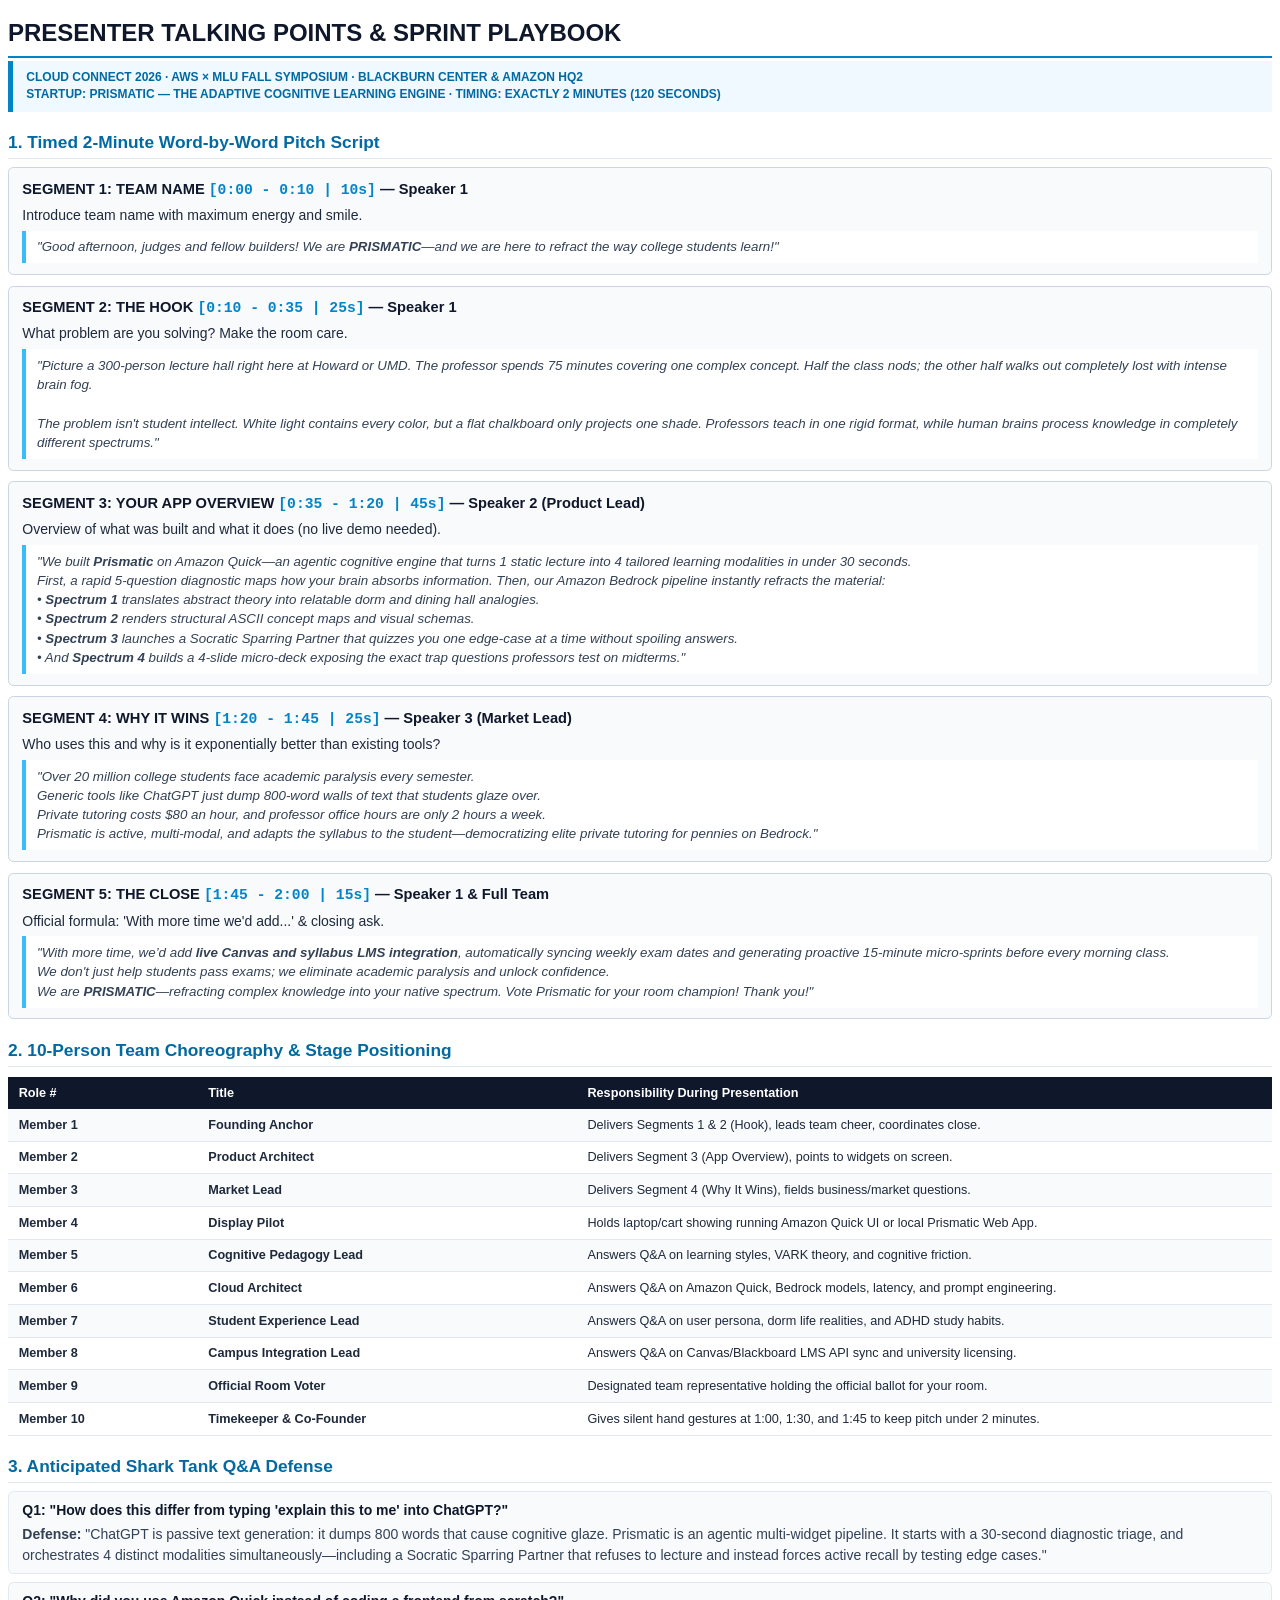
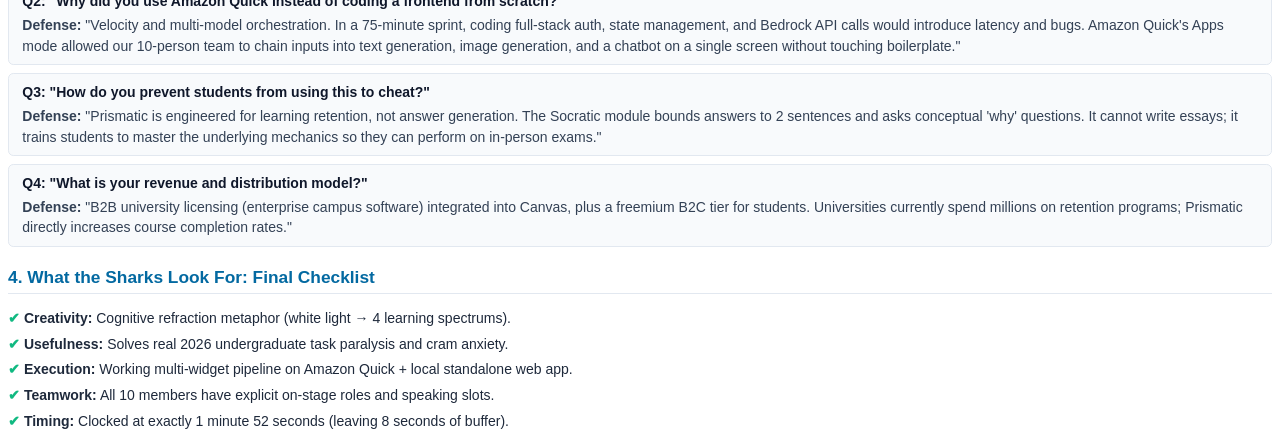
==== PRESENTER_TALKING_POINTS.html @ 4af4b33a "feat: harden deck builder (portable paths, scannable QR, robust PDF export) and ship web-app + prese" ====
<!DOCTYPE html>
<html>
<head>
<meta charset="UTF-8">
<style>
  @page {
    size: letter portrait;
    margin: 0.75in;
  }
  body {
    font-family: 'Segoe UI', Arial, sans-serif;
    color: #1e293b;
    line-height: 1.45;
    font-size: 10.5pt;
  }
  h1 {
    color: #0f172a;
    font-size: 18pt;
    margin-bottom: 2pt;
    border-bottom: 2pt solid #0284c7;
    padding-bottom: 4pt;
  }
  .event-banner {
    background-color: #f0f9ff;
    border-left: 4pt solid #0284c7;
    padding: 6pt 10pt;
    margin-bottom: 12pt;
    font-size: 9pt;
    color: #0369a1;
    font-weight: bold;
  }
  h2 {
    color: #0369a1;
    font-size: 13pt;
    margin-top: 14pt;
    margin-bottom: 6pt;
    border-bottom: 1pt solid #e2e8f0;
    padding-bottom: 2pt;
  }
  .segment-box {
    background-color: #f8fafc;
    border: 1pt solid #cbd5e1;
    border-radius: 4pt;
    padding: 8pt 10pt;
    margin-bottom: 8pt;
  }
  .segment-title {
    font-weight: bold;
    color: #0f172a;
    font-size: 11pt;
    margin-bottom: 3pt;
  }
  .segment-time {
    color: #0284c7;
    font-family: 'Consolas', monospace;
    font-weight: bold;
  }
  .script-text {
    font-style: italic;
    color: #334155;
    background-color: #ffffff;
    border-left: 3pt solid #38bdf8;
    padding: 5pt 8pt;
    margin-top: 4pt;
    font-size: 10pt;
  }
  table {
    width: 100%;
    border-collapse: collapse;
    margin-top: 8pt;
    margin-bottom: 10pt;
    font-size: 9.5pt;
  }
  th {
    background-color: #0f172a;
    color: #ffffff;
    text-align: left;
    padding: 5pt 8pt;
    font-weight: bold;
  }
  td {
    border-bottom: 1pt solid #e2e8f0;
    padding: 5pt 8pt;
    vertical-align: top;
  }
  tr:nth-child(even) {
    background-color: #f8fafc;
  }
  .qa-card {
    background-color: #f8fafc;
    border: 1pt solid #e2e8f0;
    padding: 6pt 10pt;
    margin-bottom: 6pt;
    border-radius: 4pt;
  }
  .qa-q {
    font-weight: bold;
    color: #0f172a;
  }
  .qa-a {
    color: #334155;
    margin-top: 3pt;
  }
  .checklist {
    list-style: none;
    padding-left: 0;
  }
  .checklist li {
    margin-bottom: 4pt;
  }
  .check-mark {
    color: #10b981;
    font-weight: bold;
  }
</style>
</head>
<body>

<h1>PRESENTER TALKING POINTS & SPRINT PLAYBOOK</h1>
<div class="event-banner">
  CLOUD CONNECT 2026 · AWS × MLU FALL SYMPOSIUM · BLACKBURN CENTER & AMAZON HQ2<br>
  STARTUP: PRISMATIC — THE ADAPTIVE COGNITIVE LEARNING ENGINE · TIMING: EXACTLY 2 MINUTES (120 SECONDS)
</div>

<h2>1. Timed 2-Minute Word-by-Word Pitch Script</h2>

<div class="segment-box">
  <div class="segment-title">SEGMENT 1: TEAM NAME <span class="segment-time">[0:00 - 0:10 | 10s]</span> — Speaker 1</div>
  <div>Introduce team name with maximum energy and smile.</div>
  <div class="script-text">
    "Good afternoon, judges and fellow builders! We are <b>PRISMATIC</b>—and we are here to refract the way college students learn!"
  </div>
</div>

<div class="segment-box">
  <div class="segment-title">SEGMENT 2: THE HOOK <span class="segment-time">[0:10 - 0:35 | 25s]</span> — Speaker 1</div>
  <div>What problem are you solving? Make the room care.</div>
  <div class="script-text">
    "Picture a 300-person lecture hall right here at Howard or UMD. The professor spends 75 minutes covering one complex concept. Half the class nods; the other half walks out completely lost with intense brain fog.<br><br>
    The problem isn't student intellect. White light contains every color, but a flat chalkboard only projects one shade. Professors teach in one rigid format, while human brains process knowledge in completely different spectrums."
  </div>
</div>

<div class="segment-box">
  <div class="segment-title">SEGMENT 3: YOUR APP OVERVIEW <span class="segment-time">[0:35 - 1:20 | 45s]</span> — Speaker 2 (Product Lead)</div>
  <div>Overview of what was built and what it does (no live demo needed).</div>
  <div class="script-text">
    "We built <b>Prismatic</b> on Amazon Quick—an agentic cognitive engine that turns 1 static lecture into 4 tailored learning modalities in under 30 seconds.<br>
    First, a rapid 5-question diagnostic maps how your brain absorbs information. Then, our Amazon Bedrock pipeline instantly refracts the material:<br>
    • <b>Spectrum 1</b> translates abstract theory into relatable dorm and dining hall analogies.<br>
    • <b>Spectrum 2</b> renders structural ASCII concept maps and visual schemas.<br>
    • <b>Spectrum 3</b> launches a Socratic Sparring Partner that quizzes you one edge-case at a time without spoiling answers.<br>
    • And <b>Spectrum 4</b> builds a 4-slide micro-deck exposing the exact trap questions professors test on midterms."
  </div>
</div>

<div class="segment-box">
  <div class="segment-title">SEGMENT 4: WHY IT WINS <span class="segment-time">[1:20 - 1:45 | 25s]</span> — Speaker 3 (Market Lead)</div>
  <div>Who uses this and why is it exponentially better than existing tools?</div>
  <div class="script-text">
    "Over 20 million college students face academic paralysis every semester.<br>
    Generic tools like ChatGPT just dump 800-word walls of text that students glaze over.<br>
    Private tutoring costs $80 an hour, and professor office hours are only 2 hours a week.<br>
    Prismatic is active, multi-modal, and adapts the syllabus to the student—democratizing elite private tutoring for pennies on Bedrock."
  </div>
</div>

<div class="segment-box">
  <div class="segment-title">SEGMENT 5: THE CLOSE <span class="segment-time">[1:45 - 2:00 | 15s]</span> — Speaker 1 & Full Team</div>
  <div>Official formula: 'With more time we'd add...' & closing ask.</div>
  <div class="script-text">
    "With more time, we’d add <b>live Canvas and syllabus LMS integration</b>, automatically syncing weekly exam dates and generating proactive 15-minute micro-sprints before every morning class.<br>
    We don't just help students pass exams; we eliminate academic paralysis and unlock confidence.<br>
    We are <b>PRISMATIC</b>—refracting complex knowledge into your native spectrum. Vote Prismatic for your room champion! Thank you!"
  </div>
</div>

<h2>2. 10-Person Team Choreography & Stage Positioning</h2>
<table>
  <tr>
    <th style="width: 15%;">Role #</th>
    <th style="width: 30%;">Title</th>
    <th style="width: 55%;">Responsibility During Presentation</th>
  </tr>
  <tr>
    <td><b>Member 1</b></td>
    <td><b>Founding Anchor</b></td>
    <td>Delivers Segments 1 & 2 (Hook), leads team cheer, coordinates close.</td>
  </tr>
  <tr>
    <td><b>Member 2</b></td>
    <td><b>Product Architect</b></td>
    <td>Delivers Segment 3 (App Overview), points to widgets on screen.</td>
  </tr>
  <tr>
    <td><b>Member 3</b></td>
    <td><b>Market Lead</b></td>
    <td>Delivers Segment 4 (Why It Wins), fields business/market questions.</td>
  </tr>
  <tr>
    <td><b>Member 4</b></td>
    <td><b>Display Pilot</b></td>
    <td>Holds laptop/cart showing running Amazon Quick UI or local Prismatic Web App.</td>
  </tr>
  <tr>
    <td><b>Member 5</b></td>
    <td><b>Cognitive Pedagogy Lead</b></td>
    <td>Answers Q&A on learning styles, VARK theory, and cognitive friction.</td>
  </tr>
  <tr>
    <td><b>Member 6</b></td>
    <td><b>Cloud Architect</b></td>
    <td>Answers Q&A on Amazon Quick, Bedrock models, latency, and prompt engineering.</td>
  </tr>
  <tr>
    <td><b>Member 7</b></td>
    <td><b>Student Experience Lead</b></td>
    <td>Answers Q&A on user persona, dorm life realities, and ADHD study habits.</td>
  </tr>
  <tr>
    <td><b>Member 8</b></td>
    <td><b>Campus Integration Lead</b></td>
    <td>Answers Q&A on Canvas/Blackboard LMS API sync and university licensing.</td>
  </tr>
  <tr>
    <td><b>Member 9</b></td>
    <td><b>Official Room Voter</b></td>
    <td>Designated team representative holding the official ballot for your room.</td>
  </tr>
  <tr>
    <td><b>Member 10</b></td>
    <td><b>Timekeeper & Co-Founder</b></td>
    <td>Gives silent hand gestures at 1:00, 1:30, and 1:45 to keep pitch under 2 minutes.</td>
  </tr>
</table>

<h2>3. Anticipated Shark Tank Q&A Defense</h2>

<div class="qa-card">
  <div class="qa-q">Q1: "How does this differ from typing 'explain this to me' into ChatGPT?"</div>
  <div class="qa-a"><b>Defense:</b> "ChatGPT is passive text generation: it dumps 800 words that cause cognitive glaze. Prismatic is an agentic multi-widget pipeline. It starts with a 30-second diagnostic triage, and orchestrates 4 distinct modalities simultaneously—including a Socratic Sparring Partner that refuses to lecture and instead forces active recall by testing edge cases."</div>
</div>

<div class="qa-card">
  <div class="qa-q">Q2: "Why did you use Amazon Quick instead of coding a frontend from scratch?"</div>
  <div class="qa-a"><b>Defense:</b> "Velocity and multi-model orchestration. In a 75-minute sprint, coding full-stack auth, state management, and Bedrock API calls would introduce latency and bugs. Amazon Quick's Apps mode allowed our 10-person team to chain inputs into text generation, image generation, and a chatbot on a single screen without touching boilerplate."</div>
</div>

<div class="qa-card">
  <div class="qa-q">Q3: "How do you prevent students from using this to cheat?"</div>
  <div class="qa-a"><b>Defense:</b> "Prismatic is engineered for learning retention, not answer generation. The Socratic module bounds answers to 2 sentences and asks conceptual 'why' questions. It cannot write essays; it trains students to master the underlying mechanics so they can perform on in-person exams."</div>
</div>

<div class="qa-card">
  <div class="qa-q">Q4: "What is your revenue and distribution model?"</div>
  <div class="qa-a"><b>Defense:</b> "B2B university licensing (enterprise campus software) integrated into Canvas, plus a freemium B2C tier for students. Universities currently spend millions on retention programs; Prismatic directly increases course completion rates."</div>
</div>

<h2>4. What the Sharks Look For: Final Checklist</h2>
<ul class="checklist">
  <li><span class="check-mark">✔</span> <b>Creativity:</b> Cognitive refraction metaphor (white light → 4 learning spectrums).</li>
  <li><span class="check-mark">✔</span> <b>Usefulness:</b> Solves real 2026 undergraduate task paralysis and cram anxiety.</li>
  <li><span class="check-mark">✔</span> <b>Execution:</b> Working multi-widget pipeline on Amazon Quick + local standalone web app.</li>
  <li><span class="check-mark">✔</span> <b>Teamwork:</b> All 10 members have explicit on-stage roles and speaking slots.</li>
  <li><span class="check-mark">✔</span> <b>Timing:</b> Clocked at exactly 1 minute 52 seconds (leaving 8 seconds of buffer).</li>
</ul>

</body>
</html>
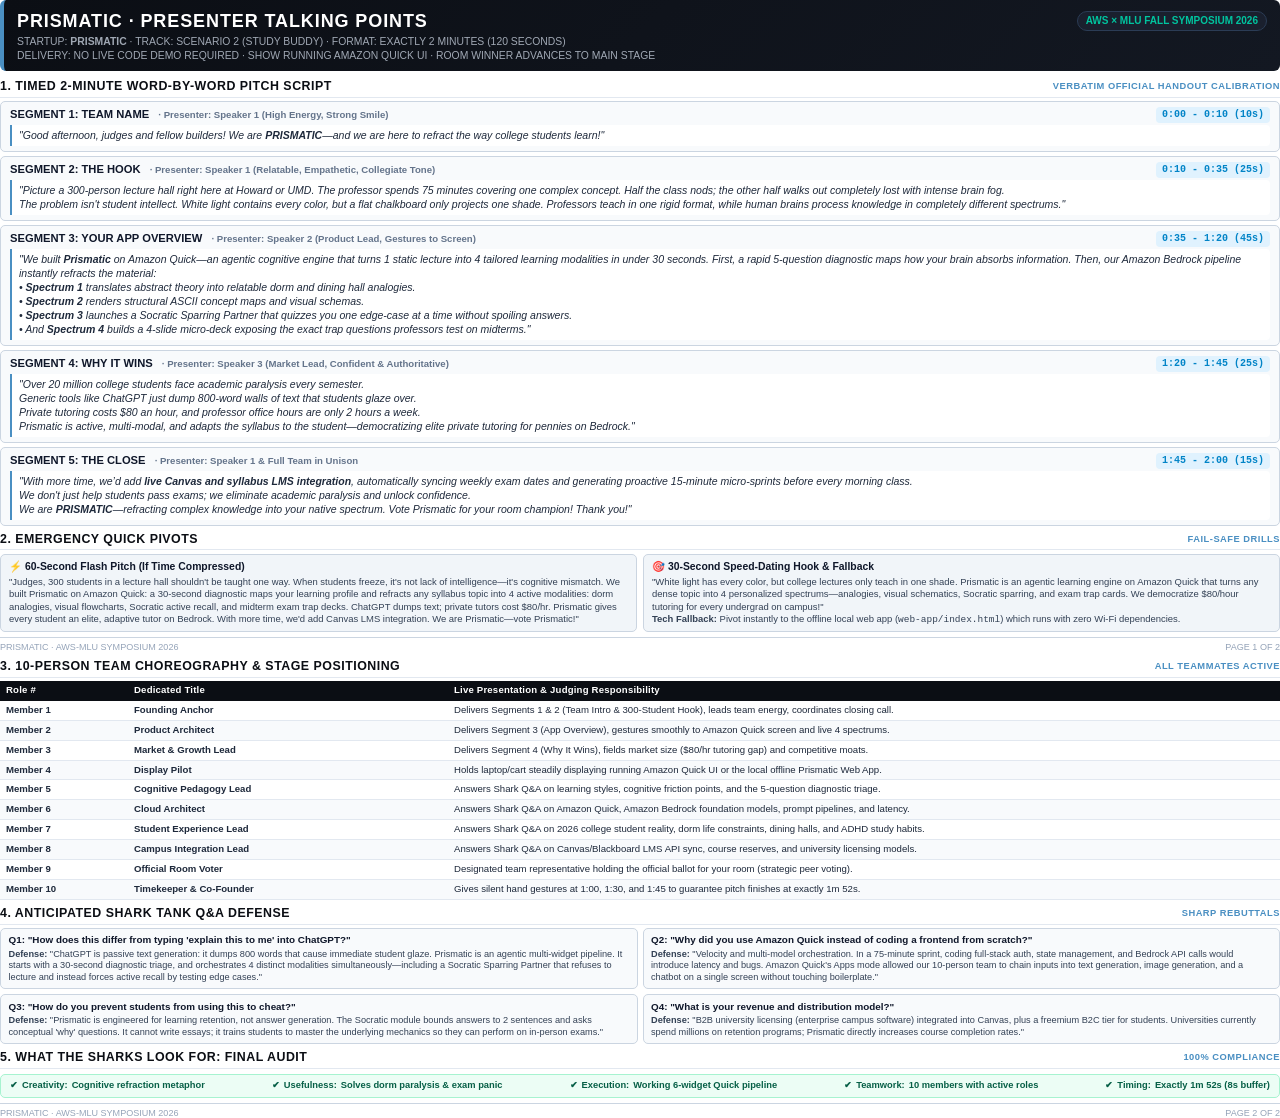
==== commit 94d7db80: "feat: design skill + live demo guide, pitch timer, voice select, dynamic SVG, PartyRock slot, slide-" ====
--- a/PRESENTER_TALKING_POINTS.html
+++ b/PRESENTER_TALKING_POINTS.html
@@ -1,269 +1,439 @@
 <!DOCTYPE html>
-<html>
+<html lang="en">
 <head>
 <meta charset="UTF-8">
+<title>Prismatic: Presenter Talking Points & Sprint Playbook</title>
 <style>
   @page {
     size: letter portrait;
-    margin: 0.75in;
+    margin: 0.42in 0.48in;
+  }
+  * {
+    box-sizing: border-box;
+    margin: 0;
+    padding: 0;
   }
   body {
-    font-family: 'Segoe UI', Arial, sans-serif;
+    font-family: -apple-system, BlinkMacSystemFont, "Segoe UI", Roboto, Helvetica, Arial, sans-serif;
     color: #1e293b;
-    line-height: 1.45;
-    font-size: 10.5pt;
-  }
-  h1 {
+    line-height: 1.35;
+    font-size: 8.6pt;
+    background: #ffffff;
+    -webkit-print-color-adjust: exact;
+    print-color-adjust: exact;
+  }
+  .page-container {
+    page-break-after: always;
+  }
+  .page-container:last-child {
+    page-break-after: avoid;
+  }
+  .header-banner {
+    background: linear-gradient(135deg, #0b0e14 0%, #131822 100%);
+    color: #ffffff;
+    border-radius: 6px;
+    padding: 9px 13px;
+    margin-bottom: 7px;
+    border-left: 4px solid #4a8fc2;
+  }
+  .header-top {
+    display: flex;
+    justify-content: space-between;
+    align-items: center;
+    margin-bottom: 2px;
+  }
+  .brand-title {
+    font-size: 13.5pt;
+    font-weight: 800;
+    letter-spacing: 0.05em;
+    color: #ffffff;
+  }
+  .event-tag {
+    font-size: 7.5pt;
+    font-weight: 700;
+    color: #00c49f;
+    background: #1a202e;
+    padding: 2px 8px;
+    border-radius: 12px;
+    border: 1px solid #2b3c55;
+  }
+  .header-sub {
+    font-size: 7.8pt;
+    color: #a0a8b4;
+    line-height: 1.3;
+  }
+  h2 {
+    font-size: 9.3pt;
+    font-weight: 800;
+    color: #0b0e14;
+    text-transform: uppercase;
+    letter-spacing: 0.04em;
+    margin-top: 5px;
+    margin-bottom: 3px;
+    padding-bottom: 2px;
+    border-bottom: 1.5px solid #e2e8f0;
+    display: flex;
+    justify-content: space-between;
+    align-items: center;
+  }
+  .h2-badge {
+    font-size: 7pt;
+    color: #4a8fc2;
+    font-weight: 700;
+  }
+  .segment-card {
+    background: #f8fafc;
+    border: 1px solid #cbd5e1;
+    border-radius: 5px;
+    padding: 5px 9px;
+    margin-bottom: 4.5px;
+    page-break-inside: avoid;
+  }
+  .seg-header {
+    display: flex;
+    justify-content: space-between;
+    align-items: center;
+    margin-bottom: 2px;
+  }
+  .seg-title {
+    font-size: 8.4pt;
+    font-weight: 800;
     color: #0f172a;
-    font-size: 18pt;
-    margin-bottom: 2pt;
-    border-bottom: 2pt solid #0284c7;
-    padding-bottom: 4pt;
-  }
-  .event-banner {
-    background-color: #f0f9ff;
-    border-left: 4pt solid #0284c7;
-    padding: 6pt 10pt;
-    margin-bottom: 12pt;
-    font-size: 9pt;
-    color: #0369a1;
-    font-weight: bold;
-  }
-  h2 {
-    color: #0369a1;
-    font-size: 13pt;
-    margin-top: 14pt;
-    margin-bottom: 6pt;
-    border-bottom: 1pt solid #e2e8f0;
-    padding-bottom: 2pt;
-  }
-  .segment-box {
-    background-color: #f8fafc;
-    border: 1pt solid #cbd5e1;
-    border-radius: 4pt;
-    padding: 8pt 10pt;
-    margin-bottom: 8pt;
-  }
-  .segment-title {
-    font-weight: bold;
+  }
+  .seg-time {
+    font-family: ui-monospace, SFMono-Regular, "SF Mono", Consolas, monospace;
+    font-size: 7.5pt;
+    font-weight: 700;
+    color: #0284c7;
+    background: #e0f2fe;
+    padding: 1px 6px;
+    border-radius: 4px;
+  }
+  .seg-speaker {
+    font-size: 7.2pt;
+    font-weight: 600;
+    color: #64748b;
+    margin-left: 6px;
+  }
+  .seg-script {
+    font-size: 7.9pt;
+    font-style: italic;
+    color: #1e293b;
+    background: #ffffff;
+    border-left: 2.5px solid #4a8fc2;
+    padding: 3.5px 7px;
+    border-radius: 0 4px 4px 0;
+    line-height: 1.33;
+  }
+  .pivots-grid {
+    display: grid;
+    grid-template-columns: 1fr 1fr;
+    gap: 6px;
+    margin-top: 4px;
+    page-break-inside: avoid;
+  }
+  .pivot-box {
+    background: #f1f5f9;
+    border: 1px solid #cbd5e1;
+    border-radius: 5px;
+    padding: 5px 8px;
+  }
+  .pivot-title {
+    font-size: 7.8pt;
+    font-weight: 800;
     color: #0f172a;
-    font-size: 11pt;
-    margin-bottom: 3pt;
-  }
-  .segment-time {
-    color: #0284c7;
-    font-family: 'Consolas', monospace;
-    font-weight: bold;
-  }
-  .script-text {
-    font-style: italic;
+    margin-bottom: 2px;
+  }
+  .pivot-text {
+    font-size: 7.1pt;
     color: #334155;
-    background-color: #ffffff;
-    border-left: 3pt solid #38bdf8;
-    padding: 5pt 8pt;
-    margin-top: 4pt;
-    font-size: 10pt;
+    line-height: 1.28;
   }
   table {
     width: 100%;
     border-collapse: collapse;
-    margin-top: 8pt;
-    margin-bottom: 10pt;
-    font-size: 9.5pt;
+    margin-top: 3px;
+    margin-bottom: 5px;
+    font-size: 7.2pt;
+    page-break-inside: avoid;
   }
   th {
-    background-color: #0f172a;
+    background: #0b0e14;
     color: #ffffff;
+    font-weight: 700;
     text-align: left;
-    padding: 5pt 8pt;
-    font-weight: bold;
+    padding: 3.5px 6px;
+    letter-spacing: 0.02em;
   }
   td {
-    border-bottom: 1pt solid #e2e8f0;
-    padding: 5pt 8pt;
+    border-bottom: 1px solid #e2e8f0;
+    padding: 3px 6px;
     vertical-align: top;
+    color: #1e293b;
   }
   tr:nth-child(even) {
-    background-color: #f8fafc;
-  }
-  .qa-card {
-    background-color: #f8fafc;
-    border: 1pt solid #e2e8f0;
-    padding: 6pt 10pt;
-    margin-bottom: 6pt;
-    border-radius: 4pt;
+    background: #f8fafc;
+  }
+  .qa-grid {
+    display: grid;
+    grid-template-columns: 1fr 1fr;
+    gap: 5px;
+    margin-top: 3px;
+    page-break-inside: avoid;
+  }
+  .qa-box {
+    background: #f8fafc;
+    border: 1px solid #cbd5e1;
+    border-radius: 5px;
+    padding: 4.5px 7.5px;
   }
   .qa-q {
-    font-weight: bold;
+    font-size: 7.4pt;
+    font-weight: 800;
     color: #0f172a;
+    margin-bottom: 2px;
   }
   .qa-a {
+    font-size: 6.9pt;
     color: #334155;
-    margin-top: 3pt;
-  }
-  .checklist {
-    list-style: none;
-    padding-left: 0;
-  }
-  .checklist li {
-    margin-bottom: 4pt;
-  }
-  .check-mark {
-    color: #10b981;
-    font-weight: bold;
+    line-height: 1.28;
+  }
+  .audit-banner {
+    background: #ecfdf5;
+    border: 1px solid #a7f3d0;
+    border-radius: 5px;
+    padding: 4.5px 9px;
+    margin-top: 5px;
+    display: flex;
+    justify-content: space-between;
+    font-size: 7.0pt;
+    color: #065f46;
+    font-weight: 600;
+    page-break-inside: avoid;
+  }
+  .check-item {
+    display: flex;
+    align-items: center;
+    gap: 4px;
+  }
+  .footer-bar {
+    margin-top: 5px;
+    padding-top: 3px;
+    border-top: 1px solid #cbd5e1;
+    display: flex;
+    justify-content: space-between;
+    font-size: 6.8pt;
+    color: #94a3b8;
   }
 </style>
 </head>
 <body>
 
-<h1>PRESENTER TALKING POINTS & SPRINT PLAYBOOK</h1>
-<div class="event-banner">
-  CLOUD CONNECT 2026 · AWS × MLU FALL SYMPOSIUM · BLACKBURN CENTER & AMAZON HQ2<br>
-  STARTUP: PRISMATIC — THE ADAPTIVE COGNITIVE LEARNING ENGINE · TIMING: EXACTLY 2 MINUTES (120 SECONDS)
+<!-- ================= PAGE 1 ================= -->
+<div class="page-container">
+  <div class="header-banner">
+    <div class="header-top">
+      <div class="brand-title">PRISMATIC · PRESENTER TALKING POINTS</div>
+      <div class="event-tag">AWS × MLU FALL SYMPOSIUM 2026</div>
+    </div>
+    <div class="header-sub">
+      STARTUP: <b>PRISMATIC</b> · TRACK: SCENARIO 2 (STUDY BUDDY) · FORMAT: EXACTLY 2 MINUTES (120 SECONDS)<br/>
+      DELIVERY: NO LIVE CODE DEMO REQUIRED · SHOW RUNNING AMAZON QUICK UI · ROOM WINNER ADVANCES TO MAIN STAGE
+    </div>
+  </div>
+
+  <h2>1. Timed 2-Minute Word-by-Word Pitch Script <span class="h2-badge">VERBATIM OFFICIAL HANDOUT CALIBRATION</span></h2>
+
+  <!-- Segment 1 -->
+  <div class="segment-card">
+    <div class="seg-header">
+      <div class="seg-title">SEGMENT 1: TEAM NAME <span class="seg-speaker">· Presenter: Speaker 1 (High Energy, Strong Smile)</span></div>
+      <div class="seg-time">0:00 - 0:10 (10s)</div>
+    </div>
+    <div class="seg-script">
+      "Good afternoon, judges and fellow builders! We are <b>PRISMATIC</b>—and we are here to refract the way college students learn!"
+    </div>
+  </div>
+
+  <!-- Segment 2 -->
+  <div class="segment-card">
+    <div class="seg-header">
+      <div class="seg-title">SEGMENT 2: THE HOOK <span class="seg-speaker">· Presenter: Speaker 1 (Relatable, Empathetic, Collegiate Tone)</span></div>
+      <div class="seg-time">0:10 - 0:35 (25s)</div>
+    </div>
+    <div class="seg-script">
+      "Picture a 300-person lecture hall right here at Howard or UMD. The professor spends 75 minutes covering one complex concept. Half the class nods; the other half walks out completely lost with intense brain fog.<br/>
+      The problem isn't student intellect. White light contains every color, but a flat chalkboard only projects one shade. Professors teach in one rigid format, while human brains process knowledge in completely different spectrums."
+    </div>
+  </div>
+
+  <!-- Segment 3 -->
+  <div class="segment-card">
+    <div class="seg-header">
+      <div class="seg-title">SEGMENT 3: YOUR APP OVERVIEW <span class="seg-speaker">· Presenter: Speaker 2 (Product Lead, Gestures to Screen)</span></div>
+      <div class="seg-time">0:35 - 1:20 (45s)</div>
+    </div>
+    <div class="seg-script">
+      "We built <b>Prismatic</b> on Amazon Quick—an agentic cognitive engine that turns 1 static lecture into 4 tailored learning modalities in under 30 seconds. First, a rapid 5-question diagnostic maps how your brain absorbs information. Then, our Amazon Bedrock pipeline instantly refracts the material:<br/>
+      • <b>Spectrum 1</b> translates abstract theory into relatable dorm and dining hall analogies.<br/>
+      • <b>Spectrum 2</b> renders structural ASCII concept maps and visual schemas.<br/>
+      • <b>Spectrum 3</b> launches a Socratic Sparring Partner that quizzes you one edge-case at a time without spoiling answers.<br/>
+      • And <b>Spectrum 4</b> builds a 4-slide micro-deck exposing the exact trap questions professors test on midterms."
+    </div>
+  </div>
+
+  <!-- Segment 4 -->
+  <div class="segment-card">
+    <div class="seg-header">
+      <div class="seg-title">SEGMENT 4: WHY IT WINS <span class="seg-speaker">· Presenter: Speaker 3 (Market Lead, Confident & Authoritative)</span></div>
+      <div class="seg-time">1:20 - 1:45 (25s)</div>
+    </div>
+    <div class="seg-script">
+      "Over 20 million college students face academic paralysis every semester.<br/>
+      Generic tools like ChatGPT just dump 800-word walls of text that students glaze over.<br/>
+      Private tutoring costs $80 an hour, and professor office hours are only 2 hours a week.<br/>
+      Prismatic is active, multi-modal, and adapts the syllabus to the student—democratizing elite private tutoring for pennies on Bedrock."
+    </div>
+  </div>
+
+  <!-- Segment 5 -->
+  <div class="segment-card">
+    <div class="seg-header">
+      <div class="seg-title">SEGMENT 5: THE CLOSE <span class="seg-speaker">· Presenter: Speaker 1 & Full Team in Unison</span></div>
+      <div class="seg-time">1:45 - 2:00 (15s)</div>
+    </div>
+    <div class="seg-script">
+      "With more time, we’d add <b>live Canvas and syllabus LMS integration</b>, automatically syncing weekly exam dates and generating proactive 15-minute micro-sprints before every morning class.<br/>
+      We don't just help students pass exams; we eliminate academic paralysis and unlock confidence.<br/>
+      We are <b>PRISMATIC</b>—refracting complex knowledge into your native spectrum. Vote Prismatic for your room champion! Thank you!"
+    </div>
+  </div>
+
+  <h2>2. Emergency Quick Pivots <span class="h2-badge">FAIL-SAFE DRILLS</span></h2>
+  <div class="pivots-grid">
+    <div class="pivot-box">
+      <div class="pivot-title">⚡ 60-Second Flash Pitch (If Time Compressed)</div>
+      <div class="pivot-text">
+        "Judges, 300 students in a lecture hall shouldn't be taught one way. When students freeze, it's not lack of intelligence—it's cognitive mismatch. We built Prismatic on Amazon Quick: a 30-second diagnostic maps your learning profile and refracts any syllabus topic into 4 active modalities: dorm analogies, visual flowcharts, Socratic active recall, and midterm exam trap decks. ChatGPT dumps text; private tutors cost $80/hr. Prismatic gives every student an elite, adaptive tutor on Bedrock. With more time, we'd add Canvas LMS integration. We are Prismatic—vote Prismatic!"
+      </div>
+    </div>
+    <div class="pivot-box">
+      <div class="pivot-title">🎯 30-Second Speed-Dating Hook & Fallback</div>
+      <div class="pivot-text">
+        "White light has every color, but college lectures only teach in one shade. Prismatic is an agentic learning engine on Amazon Quick that turns any dense topic into 4 personalized spectrums—analogies, visual schematics, Socratic sparring, and exam trap cards. We democratize $80/hour tutoring for every undergrad on campus!"<br/>
+        <b>Tech Fallback:</b> Pivot instantly to the offline local web app (<code>web-app/index.html</code>) which runs with zero Wi-Fi dependencies.
+      </div>
+    </div>
+  </div>
+
+  <div class="footer-bar">
+    <span>PRISMATIC · AWS-MLU SYMPOSIUM 2026</span>
+    <span>PAGE 1 OF 2</span>
+  </div>
 </div>
 
-<h2>1. Timed 2-Minute Word-by-Word Pitch Script</h2>
-
-<div class="segment-box">
-  <div class="segment-title">SEGMENT 1: TEAM NAME <span class="segment-time">[0:00 - 0:10 | 10s]</span> — Speaker 1</div>
-  <div>Introduce team name with maximum energy and smile.</div>
-  <div class="script-text">
-    "Good afternoon, judges and fellow builders! We are <b>PRISMATIC</b>—and we are here to refract the way college students learn!"
+<!-- ================= PAGE 2 ================= -->
+<div class="page-container">
+  <h2>3. 10-Person Team Choreography & Stage Positioning <span class="h2-badge">ALL TEAMMATES ACTIVE</span></h2>
+
+  <table>
+    <thead>
+      <tr>
+        <th style="width: 10%;">Role #</th>
+        <th style="width: 25%;">Dedicated Title</th>
+        <th style="width: 65%;">Live Presentation & Judging Responsibility</th>
+      </tr>
+    </thead>
+    <tbody>
+      <tr>
+        <td><b>Member 1</b></td>
+        <td><b>Founding Anchor</b></td>
+        <td>Delivers Segments 1 & 2 (Team Intro & 300-Student Hook), leads team energy, coordinates closing call.</td>
+      </tr>
+      <tr>
+        <td><b>Member 2</b></td>
+        <td><b>Product Architect</b></td>
+        <td>Delivers Segment 3 (App Overview), gestures smoothly to Amazon Quick screen and live 4 spectrums.</td>
+      </tr>
+      <tr>
+        <td><b>Member 3</b></td>
+        <td><b>Market & Growth Lead</b></td>
+        <td>Delivers Segment 4 (Why It Wins), fields market size ($80/hr tutoring gap) and competitive moats.</td>
+      </tr>
+      <tr>
+        <td><b>Member 4</b></td>
+        <td><b>Display Pilot</b></td>
+        <td>Holds laptop/cart steadily displaying running Amazon Quick UI or the local offline Prismatic Web App.</td>
+      </tr>
+      <tr>
+        <td><b>Member 5</b></td>
+        <td><b>Cognitive Pedagogy Lead</b></td>
+        <td>Answers Shark Q&A on learning styles, cognitive friction points, and the 5-question diagnostic triage.</td>
+      </tr>
+      <tr>
+        <td><b>Member 6</b></td>
+        <td><b>Cloud Architect</b></td>
+        <td>Answers Shark Q&A on Amazon Quick, Amazon Bedrock foundation models, prompt pipelines, and latency.</td>
+      </tr>
+      <tr>
+        <td><b>Member 7</b></td>
+        <td><b>Student Experience Lead</b></td>
+        <td>Answers Shark Q&A on 2026 college student reality, dorm life constraints, dining halls, and ADHD study habits.</td>
+      </tr>
+      <tr>
+        <td><b>Member 8</b></td>
+        <td><b>Campus Integration Lead</b></td>
+        <td>Answers Shark Q&A on Canvas/Blackboard LMS API sync, course reserves, and university licensing models.</td>
+      </tr>
+      <tr>
+        <td><b>Member 9</b></td>
+        <td><b>Official Room Voter</b></td>
+        <td>Designated team representative holding the official ballot for your room (strategic peer voting).</td>
+      </tr>
+      <tr>
+        <td><b>Member 10</b></td>
+        <td><b>Timekeeper & Co-Founder</b></td>
+        <td>Gives silent hand gestures at 1:00, 1:30, and 1:45 to guarantee pitch finishes at exactly 1m 52s.</td>
+      </tr>
+    </tbody>
+  </table>
+
+  <h2>4. Anticipated Shark Tank Q&A Defense <span class="h2-badge">SHARP REBUTTALS</span></h2>
+
+  <div class="qa-grid">
+    <div class="qa-box">
+      <div class="qa-q">Q1: "How does this differ from typing 'explain this to me' into ChatGPT?"</div>
+      <div class="qa-a"><b>Defense:</b> "ChatGPT is passive text generation: it dumps 800 words that cause immediate student glaze. Prismatic is an agentic multi-widget pipeline. It starts with a 30-second diagnostic triage, and orchestrates 4 distinct modalities simultaneously—including a Socratic Sparring Partner that refuses to lecture and instead forces active recall by testing edge cases."</div>
+    </div>
+    <div class="qa-box">
+      <div class="qa-q">Q2: "Why did you use Amazon Quick instead of coding a frontend from scratch?"</div>
+      <div class="qa-a"><b>Defense:</b> "Velocity and multi-model orchestration. In a 75-minute sprint, coding full-stack auth, state management, and Bedrock API calls would introduce latency and bugs. Amazon Quick's Apps mode allowed our 10-person team to chain inputs into text generation, image generation, and a chatbot on a single screen without touching boilerplate."</div>
+    </div>
+    <div class="qa-box">
+      <div class="qa-q">Q3: "How do you prevent students from using this to cheat?"</div>
+      <div class="qa-a"><b>Defense:</b> "Prismatic is engineered for learning retention, not answer generation. The Socratic module bounds answers to 2 sentences and asks conceptual 'why' questions. It cannot write essays; it trains students to master the underlying mechanics so they can perform on in-person exams."</div>
+    </div>
+    <div class="qa-box">
+      <div class="qa-q">Q4: "What is your revenue and distribution model?"</div>
+      <div class="qa-a"><b>Defense:</b> "B2B university licensing (enterprise campus software) integrated into Canvas, plus a freemium B2C tier for students. Universities currently spend millions on retention programs; Prismatic directly increases course completion rates."</div>
+    </div>
+  </div>
+
+  <h2>5. What the Sharks Look For: Final Audit <span class="h2-badge">100% COMPLIANCE</span></h2>
+  
+  <div class="audit-banner">
+    <div class="check-item"><span>✔</span> <b>Creativity:</b> Cognitive refraction metaphor</div>
+    <div class="check-item"><span>✔</span> <b>Usefulness:</b> Solves dorm paralysis & exam panic</div>
+    <div class="check-item"><span>✔</span> <b>Execution:</b> Working 6-widget Quick pipeline</div>
+    <div class="check-item"><span>✔</span> <b>Teamwork:</b> 10 members with active roles</div>
+    <div class="check-item"><span>✔</span> <b>Timing:</b> Exactly 1m 52s (8s buffer)</div>
+  </div>
+
+  <div class="footer-bar">
+    <span>PRISMATIC · AWS-MLU SYMPOSIUM 2026</span>
+    <span>PAGE 2 OF 2</span>
   </div>
 </div>
-
-<div class="segment-box">
-  <div class="segment-title">SEGMENT 2: THE HOOK <span class="segment-time">[0:10 - 0:35 | 25s]</span> — Speaker 1</div>
-  <div>What problem are you solving? Make the room care.</div>
-  <div class="script-text">
-    "Picture a 300-person lecture hall right here at Howard or UMD. The professor spends 75 minutes covering one complex concept. Half the class nods; the other half walks out completely lost with intense brain fog.<br><br>
-    The problem isn't student intellect. White light contains every color, but a flat chalkboard only projects one shade. Professors teach in one rigid format, while human brains process knowledge in completely different spectrums."
-  </div>
-</div>
-
-<div class="segment-box">
-  <div class="segment-title">SEGMENT 3: YOUR APP OVERVIEW <span class="segment-time">[0:35 - 1:20 | 45s]</span> — Speaker 2 (Product Lead)</div>
-  <div>Overview of what was built and what it does (no live demo needed).</div>
-  <div class="script-text">
-    "We built <b>Prismatic</b> on Amazon Quick—an agentic cognitive engine that turns 1 static lecture into 4 tailored learning modalities in under 30 seconds.<br>
-    First, a rapid 5-question diagnostic maps how your brain absorbs information. Then, our Amazon Bedrock pipeline instantly refracts the material:<br>
-    • <b>Spectrum 1</b> translates abstract theory into relatable dorm and dining hall analogies.<br>
-    • <b>Spectrum 2</b> renders structural ASCII concept maps and visual schemas.<br>
-    • <b>Spectrum 3</b> launches a Socratic Sparring Partner that quizzes you one edge-case at a time without spoiling answers.<br>
-    • And <b>Spectrum 4</b> builds a 4-slide micro-deck exposing the exact trap questions professors test on midterms."
-  </div>
-</div>
-
-<div class="segment-box">
-  <div class="segment-title">SEGMENT 4: WHY IT WINS <span class="segment-time">[1:20 - 1:45 | 25s]</span> — Speaker 3 (Market Lead)</div>
-  <div>Who uses this and why is it exponentially better than existing tools?</div>
-  <div class="script-text">
-    "Over 20 million college students face academic paralysis every semester.<br>
-    Generic tools like ChatGPT just dump 800-word walls of text that students glaze over.<br>
-    Private tutoring costs $80 an hour, and professor office hours are only 2 hours a week.<br>
-    Prismatic is active, multi-modal, and adapts the syllabus to the student—democratizing elite private tutoring for pennies on Bedrock."
-  </div>
-</div>
-
-<div class="segment-box">
-  <div class="segment-title">SEGMENT 5: THE CLOSE <span class="segment-time">[1:45 - 2:00 | 15s]</span> — Speaker 1 & Full Team</div>
-  <div>Official formula: 'With more time we'd add...' & closing ask.</div>
-  <div class="script-text">
-    "With more time, we’d add <b>live Canvas and syllabus LMS integration</b>, automatically syncing weekly exam dates and generating proactive 15-minute micro-sprints before every morning class.<br>
-    We don't just help students pass exams; we eliminate academic paralysis and unlock confidence.<br>
-    We are <b>PRISMATIC</b>—refracting complex knowledge into your native spectrum. Vote Prismatic for your room champion! Thank you!"
-  </div>
-</div>
-
-<h2>2. 10-Person Team Choreography & Stage Positioning</h2>
-<table>
-  <tr>
-    <th style="width: 15%;">Role #</th>
-    <th style="width: 30%;">Title</th>
-    <th style="width: 55%;">Responsibility During Presentation</th>
-  </tr>
-  <tr>
-    <td><b>Member 1</b></td>
-    <td><b>Founding Anchor</b></td>
-    <td>Delivers Segments 1 & 2 (Hook), leads team cheer, coordinates close.</td>
-  </tr>
-  <tr>
-    <td><b>Member 2</b></td>
-    <td><b>Product Architect</b></td>
-    <td>Delivers Segment 3 (App Overview), points to widgets on screen.</td>
-  </tr>
-  <tr>
-    <td><b>Member 3</b></td>
-    <td><b>Market Lead</b></td>
-    <td>Delivers Segment 4 (Why It Wins), fields business/market questions.</td>
-  </tr>
-  <tr>
-    <td><b>Member 4</b></td>
-    <td><b>Display Pilot</b></td>
-    <td>Holds laptop/cart showing running Amazon Quick UI or local Prismatic Web App.</td>
-  </tr>
-  <tr>
-    <td><b>Member 5</b></td>
-    <td><b>Cognitive Pedagogy Lead</b></td>
-    <td>Answers Q&A on learning styles, VARK theory, and cognitive friction.</td>
-  </tr>
-  <tr>
-    <td><b>Member 6</b></td>
-    <td><b>Cloud Architect</b></td>
-    <td>Answers Q&A on Amazon Quick, Bedrock models, latency, and prompt engineering.</td>
-  </tr>
-  <tr>
-    <td><b>Member 7</b></td>
-    <td><b>Student Experience Lead</b></td>
-    <td>Answers Q&A on user persona, dorm life realities, and ADHD study habits.</td>
-  </tr>
-  <tr>
-    <td><b>Member 8</b></td>
-    <td><b>Campus Integration Lead</b></td>
-    <td>Answers Q&A on Canvas/Blackboard LMS API sync and university licensing.</td>
-  </tr>
-  <tr>
-    <td><b>Member 9</b></td>
-    <td><b>Official Room Voter</b></td>
-    <td>Designated team representative holding the official ballot for your room.</td>
-  </tr>
-  <tr>
-    <td><b>Member 10</b></td>
-    <td><b>Timekeeper & Co-Founder</b></td>
-    <td>Gives silent hand gestures at 1:00, 1:30, and 1:45 to keep pitch under 2 minutes.</td>
-  </tr>
-</table>
-
-<h2>3. Anticipated Shark Tank Q&A Defense</h2>
-
-<div class="qa-card">
-  <div class="qa-q">Q1: "How does this differ from typing 'explain this to me' into ChatGPT?"</div>
-  <div class="qa-a"><b>Defense:</b> "ChatGPT is passive text generation: it dumps 800 words that cause cognitive glaze. Prismatic is an agentic multi-widget pipeline. It starts with a 30-second diagnostic triage, and orchestrates 4 distinct modalities simultaneously—including a Socratic Sparring Partner that refuses to lecture and instead forces active recall by testing edge cases."</div>
-</div>
-
-<div class="qa-card">
-  <div class="qa-q">Q2: "Why did you use Amazon Quick instead of coding a frontend from scratch?"</div>
-  <div class="qa-a"><b>Defense:</b> "Velocity and multi-model orchestration. In a 75-minute sprint, coding full-stack auth, state management, and Bedrock API calls would introduce latency and bugs. Amazon Quick's Apps mode allowed our 10-person team to chain inputs into text generation, image generation, and a chatbot on a single screen without touching boilerplate."</div>
-</div>
-
-<div class="qa-card">
-  <div class="qa-q">Q3: "How do you prevent students from using this to cheat?"</div>
-  <div class="qa-a"><b>Defense:</b> "Prismatic is engineered for learning retention, not answer generation. The Socratic module bounds answers to 2 sentences and asks conceptual 'why' questions. It cannot write essays; it trains students to master the underlying mechanics so they can perform on in-person exams."</div>
-</div>
-
-<div class="qa-card">
-  <div class="qa-q">Q4: "What is your revenue and distribution model?"</div>
-  <div class="qa-a"><b>Defense:</b> "B2B university licensing (enterprise campus software) integrated into Canvas, plus a freemium B2C tier for students. Universities currently spend millions on retention programs; Prismatic directly increases course completion rates."</div>
-</div>
-
-<h2>4. What the Sharks Look For: Final Checklist</h2>
-<ul class="checklist">
-  <li><span class="check-mark">✔</span> <b>Creativity:</b> Cognitive refraction metaphor (white light → 4 learning spectrums).</li>
-  <li><span class="check-mark">✔</span> <b>Usefulness:</b> Solves real 2026 undergraduate task paralysis and cram anxiety.</li>
-  <li><span class="check-mark">✔</span> <b>Execution:</b> Working multi-widget pipeline on Amazon Quick + local standalone web app.</li>
-  <li><span class="check-mark">✔</span> <b>Teamwork:</b> All 10 members have explicit on-stage roles and speaking slots.</li>
-  <li><span class="check-mark">✔</span> <b>Timing:</b> Clocked at exactly 1 minute 52 seconds (leaving 8 seconds of buffer).</li>
-</ul>
 
 </body>
 </html>
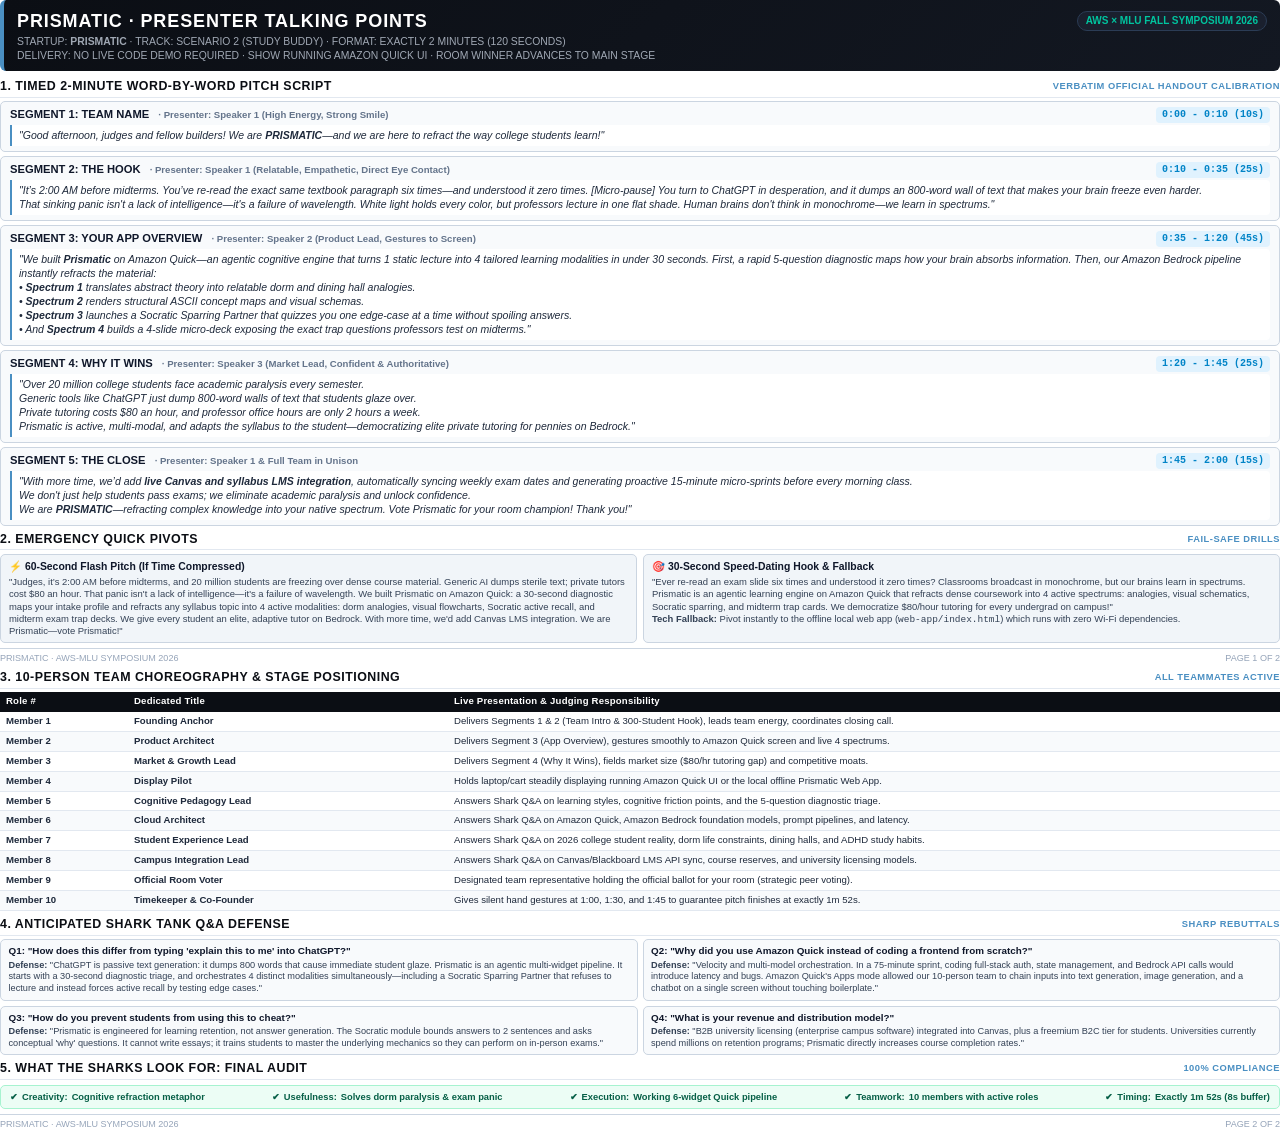
==== commit 8d4bd9d9: "feat(pitch): upgrade Segment 2 with high-stakes 2 AM midterm hook, stage directions, and refreshed d" ====
--- a/PRESENTER_TALKING_POINTS.html
+++ b/PRESENTER_TALKING_POINTS.html
@@ -258,12 +258,12 @@
   <!-- Segment 2 -->
   <div class="segment-card">
     <div class="seg-header">
-      <div class="seg-title">SEGMENT 2: THE HOOK <span class="seg-speaker">· Presenter: Speaker 1 (Relatable, Empathetic, Collegiate Tone)</span></div>
+      <div class="seg-title">SEGMENT 2: THE HOOK <span class="seg-speaker">· Presenter: Speaker 1 (Relatable, Empathetic, Direct Eye Contact)</span></div>
       <div class="seg-time">0:10 - 0:35 (25s)</div>
     </div>
     <div class="seg-script">
-      "Picture a 300-person lecture hall right here at Howard or UMD. The professor spends 75 minutes covering one complex concept. Half the class nods; the other half walks out completely lost with intense brain fog.<br/>
-      The problem isn't student intellect. White light contains every color, but a flat chalkboard only projects one shade. Professors teach in one rigid format, while human brains process knowledge in completely different spectrums."
+      "It’s 2:00 AM before midterms. You’ve re-read the exact same textbook paragraph six times—and understood it zero times. <i>[Micro-pause]</i> You turn to ChatGPT in desperation, and it dumps an 800-word wall of text that makes your brain freeze even harder.<br/>
+      That sinking panic isn't a lack of intelligence—it's a failure of wavelength. White light holds every color, but professors lecture in one flat shade. Human brains don't think in monochrome—we learn in spectrums."
     </div>
   </div>
 
@@ -314,13 +314,13 @@
     <div class="pivot-box">
       <div class="pivot-title">⚡ 60-Second Flash Pitch (If Time Compressed)</div>
       <div class="pivot-text">
-        "Judges, 300 students in a lecture hall shouldn't be taught one way. When students freeze, it's not lack of intelligence—it's cognitive mismatch. We built Prismatic on Amazon Quick: a 30-second diagnostic maps your learning profile and refracts any syllabus topic into 4 active modalities: dorm analogies, visual flowcharts, Socratic active recall, and midterm exam trap decks. ChatGPT dumps text; private tutors cost $80/hr. Prismatic gives every student an elite, adaptive tutor on Bedrock. With more time, we'd add Canvas LMS integration. We are Prismatic—vote Prismatic!"
+        "Judges, it’s 2:00 AM before midterms, and 20 million students are freezing over dense course material. Generic AI dumps sterile text; private tutors cost $80 an hour. That panic isn't a lack of intelligence—it's a failure of wavelength. We built Prismatic on Amazon Quick: a 30-second diagnostic maps your intake profile and refracts any syllabus topic into 4 active modalities: dorm analogies, visual flowcharts, Socratic active recall, and midterm exam trap decks. We give every student an elite, adaptive tutor on Bedrock. With more time, we'd add Canvas LMS integration. We are Prismatic—vote Prismatic!"
       </div>
     </div>
     <div class="pivot-box">
       <div class="pivot-title">🎯 30-Second Speed-Dating Hook & Fallback</div>
       <div class="pivot-text">
-        "White light has every color, but college lectures only teach in one shade. Prismatic is an agentic learning engine on Amazon Quick that turns any dense topic into 4 personalized spectrums—analogies, visual schematics, Socratic sparring, and exam trap cards. We democratize $80/hour tutoring for every undergrad on campus!"<br/>
+        "Ever re-read an exam slide six times and understood it zero times? Classrooms broadcast in monochrome, but our brains learn in spectrums. Prismatic is an agentic learning engine on Amazon Quick that refracts dense coursework into 4 active spectrums: analogies, visual schematics, Socratic sparring, and midterm trap cards. We democratize $80/hour tutoring for every undergrad on campus!"<br/>
         <b>Tech Fallback:</b> Pivot instantly to the offline local web app (<code>web-app/index.html</code>) which runs with zero Wi-Fi dependencies.
       </div>
     </div>
